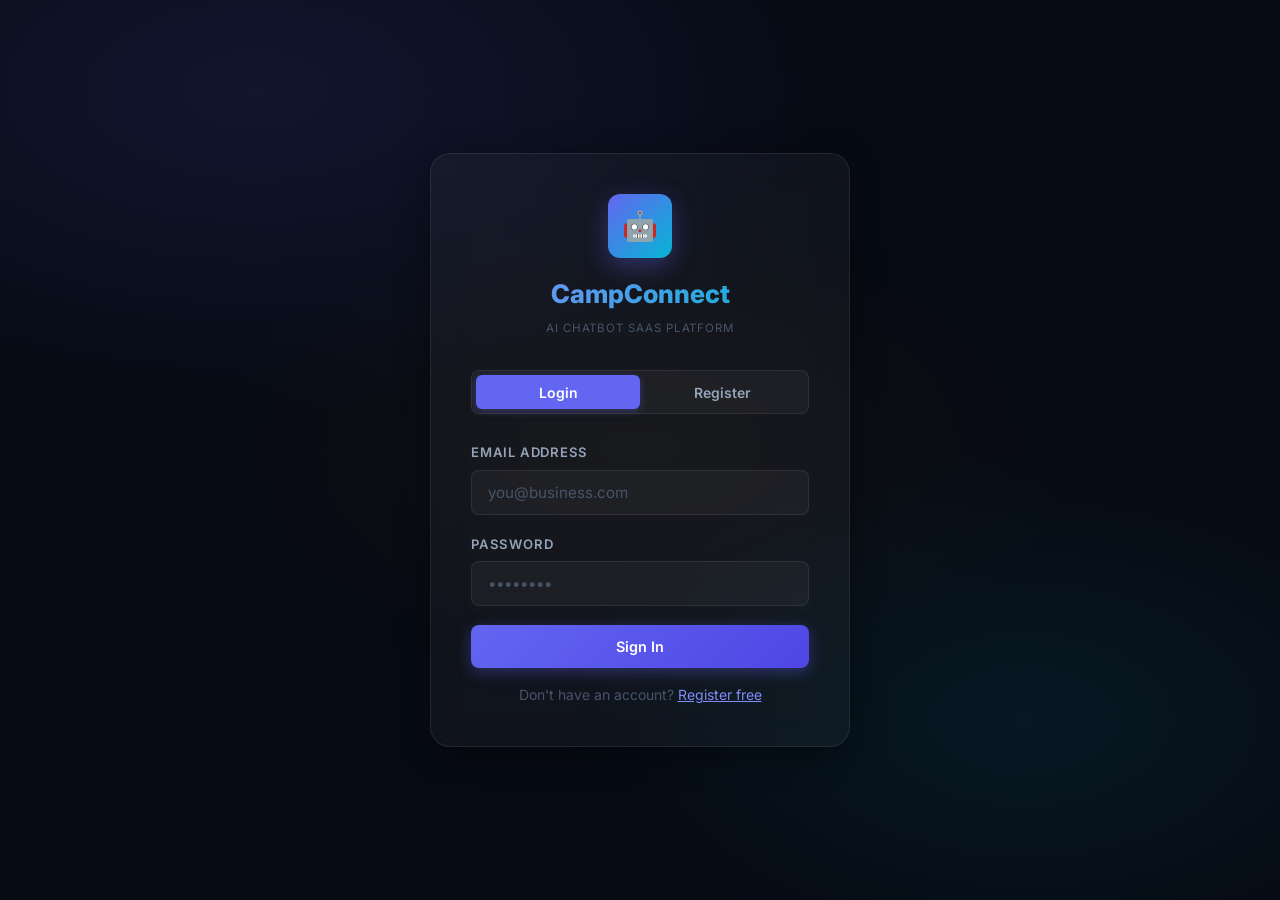
==== static/index.html @ 9b7a6166 "feat: add FastAPI app, frontend static files, authentication, database setup scripts, and update git" ====
<!DOCTYPE html>
<html lang="en">
<head>
  <meta charset="UTF-8" />
  <meta name="viewport" content="width=device-width, initial-scale=1.0" />
  <title>CampConnect — Login</title>
  <meta name="description" content="CampConnect SaaS — AI-powered RAG chatbot platform for your business documents." />
  <link rel="stylesheet" href="/static/css/style.css" />
</head>
<body>
  <div id="toast-container"></div>

  <div class="login-page">
    <div class="card login-card glass">

      <!-- Logo -->
      <div class="login-logo">
        <div class="login-logo-icon">🤖</div>
        <div class="logo-text" style="font-size:1.6rem;">CampConnect</div>
        <div class="logo-sub" style="margin-top:0.3rem;">AI Chatbot SaaS Platform</div>
      </div>

      <!-- Tab Switcher -->
      <div class="tab-switcher" role="tablist">
        <button class="tab-btn active" id="tab-login" onclick="switchTab('login')" role="tab">Login</button>
        <button class="tab-btn" id="tab-register" onclick="switchTab('register')" role="tab">Register</button>
      </div>

      <!-- Login Form -->
      <form id="login-form" onsubmit="handleLogin(event)">
        <div class="form-group">
          <label class="label" for="login-email">Email Address</label>
          <input class="input" type="email" id="login-email" placeholder="you@business.com" required />
        </div>
        <div class="form-group">
          <label class="label" for="login-password">Password</label>
          <input class="input" type="password" id="login-password" placeholder="••••••••" required />
        </div>
        <button class="btn btn-primary w-full" type="submit" id="login-btn" style="justify-content:center;padding:0.8rem;">
          <span id="login-btn-text">Sign In</span>
          <span class="spinner hidden" id="login-spinner"></span>
        </button>
        <p class="text-sm text-muted" style="text-align:center;margin-top:1rem;">
          Don't have an account? <a href="#" onclick="switchTab('register')" style="color:var(--primary-light);">Register free</a>
        </p>
      </form>

      <!-- Register Form -->
      <form id="register-form" class="hidden" onsubmit="handleRegister(event)">
        <div class="form-group">
          <label class="label" for="reg-business">Business Name</label>
          <input class="input" type="text" id="reg-business" placeholder="Acme Corp" required />
        </div>
        <div class="form-group">
          <label class="label" for="reg-email">Email Address</label>
          <input class="input" type="email" id="reg-email" placeholder="you@business.com" required />
        </div>
        <div class="form-group">
          <label class="label" for="reg-password">Password</label>
          <input class="input" type="password" id="reg-password" placeholder="Min 6 characters" minlength="6" required />
        </div>
        <button class="btn btn-primary w-full" type="submit" id="reg-btn" style="justify-content:center;padding:0.8rem;">
          <span id="reg-btn-text">Create Account</span>
          <span class="spinner hidden" id="reg-spinner"></span>
        </button>
        <p class="text-sm text-muted" style="text-align:center;margin-top:1rem;">
          Already have an account? <a href="#" onclick="switchTab('login')" style="color:var(--primary-light);">Sign in</a>
        </p>
      </form>

    </div>
  </div>

  <script>
    const API = '';

    // Redirect to dashboard if already logged in
    if (localStorage.getItem('cc_token')) {
      window.location.href = '/static/dashboard.html';
    }

    function switchTab(tab) {
      const isLogin = tab === 'login';
      document.getElementById('tab-login').classList.toggle('active', isLogin);
      document.getElementById('tab-register').classList.toggle('active', !isLogin);
      document.getElementById('login-form').classList.toggle('hidden', !isLogin);
      document.getElementById('register-form').classList.toggle('hidden', isLogin);
    }

    function showToast(msg, type = 'info') {
      const c = document.getElementById('toast-container');
      const t = document.createElement('div');
      t.className = `toast ${type}`;
      const icons = { success: '✅', error: '❌', info: 'ℹ️' };
      t.innerHTML = `<span>${icons[type]}</span><span>${msg}</span>`;
      c.appendChild(t);
      setTimeout(() => t.remove(), 4000);
    }

    async function handleLogin(e) {
      e.preventDefault();
      const btn = document.getElementById('login-btn');
      const spinner = document.getElementById('login-spinner');
      const text = document.getElementById('login-btn-text');
      btn.disabled = true; spinner.classList.remove('hidden'); text.textContent = 'Signing in…';

      try {
        const res = await fetch(`${API}/auth/login`, {
          method: 'POST',
          headers: { 'Content-Type': 'application/json' },
          body: JSON.stringify({
            email: document.getElementById('login-email').value,
            password: document.getElementById('login-password').value,
          }),
        });
        const data = await res.json();
        if (!res.ok) throw new Error(data.detail || 'Login failed');

        localStorage.setItem('cc_token', data.access_token);
        localStorage.setItem('cc_client_id', data.client_id);
        localStorage.setItem('cc_business', data.business_name);
        showToast(`Welcome back, ${data.business_name}!`, 'success');
        setTimeout(() => window.location.href = '/static/dashboard.html', 800);
      } catch (err) {
        showToast(err.message, 'error');
        btn.disabled = false; spinner.classList.add('hidden'); text.textContent = 'Sign In';
      }
    }

    async function handleRegister(e) {
      e.preventDefault();
      const btn = document.getElementById('reg-btn');
      const spinner = document.getElementById('reg-spinner');
      const text = document.getElementById('reg-btn-text');
      btn.disabled = true; spinner.classList.remove('hidden'); text.textContent = 'Creating…';

      try {
        const res = await fetch(`${API}/auth/register`, {
          method: 'POST',
          headers: { 'Content-Type': 'application/json' },
          body: JSON.stringify({
            business_name: document.getElementById('reg-business').value,
            email: document.getElementById('reg-email').value,
            password: document.getElementById('reg-password').value,
          }),
        });
        const data = await res.json();
        if (!res.ok) throw new Error(data.detail || 'Registration failed');
        showToast('Account created! Please sign in.', 'success');
        setTimeout(() => switchTab('login'), 1000);
      } catch (err) {
        showToast(err.message, 'error');
      } finally {
        btn.disabled = false; spinner.classList.add('hidden'); text.textContent = 'Create Account';
      }
    }
  </script>
</body>
</html>
---- static/css/style.css ----
/* ═══════════════════════════════════════════════════════════════
   CampConnect SaaS — Premium Dark Dashboard Styles
   Design: Deep navy + electric indigo + glassmorphism
   ═══════════════════════════════════════════════════════════════ */

@import url('https://fonts.googleapis.com/css2?family=Inter:wght@300;400;500;600;700;800&family=JetBrains+Mono:wght@400;500&display=swap');

/* ── CSS Variables ───────────────────────────────────────────── */
:root {
  --bg-base:       #070b14;
  --bg-surface:    #0d1424;
  --bg-elevated:   #111827;
  --glass-bg:      rgba(255, 255, 255, 0.04);
  --glass-border:  rgba(255, 255, 255, 0.08);
  --glass-hover:   rgba(255, 255, 255, 0.07);

  --primary:       #6366f1;
  --primary-light: #818cf8;
  --primary-glow:  rgba(99, 102, 241, 0.35);
  --secondary:     #06b6d4;
  --accent:        #f59e0b;
  --success:       #10b981;
  --danger:        #ef4444;

  --text-primary:  #f1f5f9;
  --text-secondary:#94a3b8;
  --text-muted:    #475569;

  --radius-sm:     8px;
  --radius-md:     12px;
  --radius-lg:     20px;
  --radius-xl:     28px;

  --shadow-glow:   0 0 40px rgba(99, 102, 241, 0.2);
  --shadow-card:   0 8px 32px rgba(0, 0, 0, 0.4);
  --transition:    all 0.25s cubic-bezier(0.4, 0, 0.2, 1);
}

/* ── Reset & Base ────────────────────────────────────────────── */
*, *::before, *::after { box-sizing: border-box; margin: 0; padding: 0; }

html { scroll-behavior: smooth; }

body {
  font-family: 'Inter', system-ui, sans-serif;
  background: var(--bg-base);
  color: var(--text-primary);
  min-height: 100vh;
  overflow-x: hidden;
  line-height: 1.6;
}

/* ── Animated background mesh ────────────────────────────────── */
body::before {
  content: '';
  position: fixed;
  inset: 0;
  background:
    radial-gradient(ellipse 80% 60% at 20% 10%,  rgba(99,102,241,0.12) 0%, transparent 60%),
    radial-gradient(ellipse 60% 50% at 80% 80%,  rgba(6,182,212,0.08)  0%, transparent 60%),
    radial-gradient(ellipse 50% 40% at 50% 50%,  rgba(245,158,11,0.04) 0%, transparent 70%);
  pointer-events: none;
  z-index: 0;
}

/* ── Glassmorphism Card ──────────────────────────────────────── */
.glass {
  background: var(--glass-bg);
  border: 1px solid var(--glass-border);
  backdrop-filter: blur(20px);
  -webkit-backdrop-filter: blur(20px);
  border-radius: var(--radius-lg);
  transition: var(--transition);
}

.glass:hover { border-color: rgba(99,102,241,0.25); }

.card {
  background: var(--glass-bg);
  border: 1px solid var(--glass-border);
  border-radius: var(--radius-lg);
  padding: 1.5rem;
  transition: var(--transition);
  box-shadow: var(--shadow-card);
}

.card:hover {
  border-color: rgba(99,102,241,0.3);
  transform: translateY(-2px);
  box-shadow: var(--shadow-card), var(--shadow-glow);
}

/* ── Buttons ─────────────────────────────────────────────────── */
.btn {
  display: inline-flex;
  align-items: center;
  gap: 0.5rem;
  padding: 0.65rem 1.4rem;
  border-radius: var(--radius-sm);
  font-family: inherit;
  font-size: 0.9rem;
  font-weight: 600;
  cursor: pointer;
  border: none;
  transition: var(--transition);
  text-decoration: none;
  white-space: nowrap;
}

.btn-primary {
  background: linear-gradient(135deg, var(--primary), #4f46e5);
  color: #fff;
  box-shadow: 0 4px 15px var(--primary-glow);
}
.btn-primary:hover {
  transform: translateY(-2px);
  box-shadow: 0 8px 25px var(--primary-glow);
  filter: brightness(1.1);
}

.btn-ghost {
  background: var(--glass-bg);
  border: 1px solid var(--glass-border);
  color: var(--text-secondary);
}
.btn-ghost:hover {
  background: var(--glass-hover);
  color: var(--text-primary);
  border-color: rgba(99,102,241,0.4);
}

.btn-danger {
  background: rgba(239,68,68,0.15);
  border: 1px solid rgba(239,68,68,0.3);
  color: #f87171;
}
.btn-danger:hover {
  background: rgba(239,68,68,0.25);
  transform: translateY(-1px);
}

.btn:disabled {
  opacity: 0.5;
  cursor: not-allowed;
  transform: none !important;
}

/* ── Form Inputs ─────────────────────────────────────────────── */
.input {
  width: 100%;
  background: rgba(255,255,255,0.04);
  border: 1px solid var(--glass-border);
  border-radius: var(--radius-sm);
  padding: 0.75rem 1rem;
  color: var(--text-primary);
  font-family: inherit;
  font-size: 0.95rem;
  transition: var(--transition);
  outline: none;
}
.input::placeholder { color: var(--text-muted); }
.input:focus {
  border-color: var(--primary);
  background: rgba(99,102,241,0.06);
  box-shadow: 0 0 0 3px rgba(99,102,241,0.15);
}

.label {
  display: block;
  font-size: 0.82rem;
  font-weight: 600;
  color: var(--text-secondary);
  margin-bottom: 0.4rem;
  text-transform: uppercase;
  letter-spacing: 0.06em;
}

.form-group { margin-bottom: 1.2rem; }

/* ── Badge / Pill ────────────────────────────────────────────── */
.badge {
  display: inline-flex;
  align-items: center;
  gap: 0.3rem;
  padding: 0.2rem 0.7rem;
  border-radius: 999px;
  font-size: 0.75rem;
  font-weight: 600;
}
.badge-success { background: rgba(16,185,129,0.15); color: #34d399; border: 1px solid rgba(16,185,129,0.25); }
.badge-primary { background: rgba(99,102,241,0.15); color: var(--primary-light); border: 1px solid rgba(99,102,241,0.25); }
.badge-warning { background: rgba(245,158,11,0.15); color: #fbbf24; border: 1px solid rgba(245,158,11,0.25); }

/* ── Stat Card ───────────────────────────────────────────────── */
.stat-card {
  display: flex;
  align-items: center;
  gap: 1rem;
  padding: 1.4rem 1.6rem;
}

.stat-icon {
  width: 52px;
  height: 52px;
  border-radius: var(--radius-md);
  display: flex;
  align-items: center;
  justify-content: center;
  font-size: 1.5rem;
  flex-shrink: 0;
}

.stat-icon.indigo  { background: rgba(99,102,241,0.15); }
.stat-icon.cyan    { background: rgba(6,182,212,0.15); }
.stat-icon.amber   { background: rgba(245,158,11,0.15); }
.stat-icon.emerald { background: rgba(16,185,129,0.15); }

.stat-value {
  font-size: 1.9rem;
  font-weight: 800;
  line-height: 1;
  color: var(--text-primary);
}

.stat-label {
  font-size: 0.82rem;
  color: var(--text-secondary);
  margin-top: 0.2rem;
}

/* ── Sidebar ─────────────────────────────────────────────────── */
.sidebar {
  width: 260px;
  height: 100vh;
  position: fixed;
  top: 0;
  left: 0;
  background: rgba(13,20,36,0.9);
  border-right: 1px solid var(--glass-border);
  backdrop-filter: blur(24px);
  display: flex;
  flex-direction: column;
  z-index: 100;
}

.sidebar-logo {
  padding: 1.6rem 1.4rem 1.2rem;
  border-bottom: 1px solid var(--glass-border);
}

.logo-text {
  font-size: 1.3rem;
  font-weight: 800;
  background: linear-gradient(135deg, var(--primary-light), var(--secondary));
  -webkit-background-clip: text;
  -webkit-text-fill-color: transparent;
  background-clip: text;
}

.logo-sub {
  font-size: 0.72rem;
  color: var(--text-muted);
  margin-top: 0.1rem;
  letter-spacing: 0.08em;
  text-transform: uppercase;
}

.sidebar-nav {
  flex: 1;
  padding: 1rem 0.75rem;
  overflow-y: auto;
}

.nav-item {
  display: flex;
  align-items: center;
  gap: 0.75rem;
  padding: 0.7rem 0.9rem;
  border-radius: var(--radius-sm);
  color: var(--text-secondary);
  font-size: 0.9rem;
  font-weight: 500;
  cursor: pointer;
  transition: var(--transition);
  margin-bottom: 0.15rem;
  border: 1px solid transparent;
  text-decoration: none;
}

.nav-item:hover {
  background: var(--glass-hover);
  color: var(--text-primary);
}

.nav-item.active {
  background: rgba(99,102,241,0.15);
  color: var(--primary-light);
  border-color: rgba(99,102,241,0.25);
}

.nav-icon { font-size: 1.1rem; width: 20px; text-align: center; }

.sidebar-footer {
  padding: 1rem 0.75rem;
  border-top: 1px solid var(--glass-border);
}

/* ── Main Content Area ───────────────────────────────────────── */
.main-content {
  margin-left: 260px;
  min-height: 100vh;
  padding: 2rem;
  position: relative;
  z-index: 1;
}

.page-header {
  margin-bottom: 2rem;
}

.page-title {
  font-size: 1.7rem;
  font-weight: 800;
  color: var(--text-primary);
}

.page-subtitle {
  color: var(--text-secondary);
  font-size: 0.9rem;
  margin-top: 0.3rem;
}

/* ── Grid Layouts ────────────────────────────────────────────── */
.stats-grid {
  display: grid;
  grid-template-columns: repeat(auto-fit, minmax(220px, 1fr));
  gap: 1rem;
  margin-bottom: 2rem;
}

.content-grid {
  display: grid;
  grid-template-columns: 1fr 1fr;
  gap: 1.5rem;
}

@media (max-width: 900px) { .content-grid { grid-template-columns: 1fr; } }

/* ── Upload Zone ─────────────────────────────────────────────── */
.upload-zone {
  border: 2px dashed var(--glass-border);
  border-radius: var(--radius-md);
  padding: 2.5rem 1.5rem;
  text-align: center;
  cursor: pointer;
  transition: var(--transition);
  background: rgba(99,102,241,0.03);
  position: relative;
}

.upload-zone:hover,
.upload-zone.drag-over {
  border-color: var(--primary);
  background: rgba(99,102,241,0.08);
}

.upload-zone input[type="file"] {
  position: absolute;
  inset: 0;
  opacity: 0;
  cursor: pointer;
  width: 100%;
  height: 100%;
}

.upload-icon { font-size: 2.5rem; margin-bottom: 0.75rem; }
.upload-text { color: var(--text-secondary); font-size: 0.9rem; }
.upload-text strong { color: var(--primary-light); }

/* ── Progress Bar ────────────────────────────────────────────── */
.progress-bar {
  height: 4px;
  background: var(--glass-bg);
  border-radius: 999px;
  overflow: hidden;
  margin-top: 0.75rem;
}

.progress-fill {
  height: 100%;
  background: linear-gradient(90deg, var(--primary), var(--secondary));
  border-radius: 999px;
  transition: width 0.4s ease;
  width: 0%;
}

/* ── Chat Widget ─────────────────────────────────────────────── */
.chat-container {
  display: flex;
  flex-direction: column;
  height: 420px;
}

.chat-messages {
  flex: 1;
  overflow-y: auto;
  padding: 1rem;
  display: flex;
  flex-direction: column;
  gap: 0.75rem;
  scrollbar-width: thin;
  scrollbar-color: var(--glass-border) transparent;
}

.chat-bubble {
  max-width: 85%;
  padding: 0.75rem 1rem;
  border-radius: var(--radius-md);
  font-size: 0.875rem;
  line-height: 1.5;
  animation: bubbleIn 0.2s ease;
}

@keyframes bubbleIn {
  from { opacity: 0; transform: translateY(8px); }
  to   { opacity: 1; transform: translateY(0); }
}

.chat-bubble.user {
  background: linear-gradient(135deg, var(--primary), #4f46e5);
  color: #fff;
  align-self: flex-end;
  border-bottom-right-radius: 4px;
}

.chat-bubble.bot {
  background: var(--glass-bg);
  border: 1px solid var(--glass-border);
  color: var(--text-primary);
  align-self: flex-start;
  border-bottom-left-radius: 4px;
}

.chat-bubble.bot .source-tag {
  display: block;
  margin-top: 0.4rem;
  font-size: 0.72rem;
  color: var(--text-muted);
  font-family: 'JetBrains Mono', monospace;
}

.chat-input-row {
  display: flex;
  gap: 0.6rem;
  padding: 0.75rem;
  border-top: 1px solid var(--glass-border);
}

.chat-input-row .input { margin-bottom: 0; }

/* ── Document List ───────────────────────────────────────────── */
.doc-item {
  display: flex;
  align-items: center;
  gap: 0.75rem;
  padding: 0.75rem;
  border-radius: var(--radius-sm);
  background: rgba(255,255,255,0.03);
  border: 1px solid var(--glass-border);
  transition: var(--transition);
  margin-bottom: 0.5rem;
}
.doc-item:hover { background: var(--glass-hover); border-color: rgba(99,102,241,0.2); }
.doc-icon { font-size: 1.4rem; }
.doc-name { font-size: 0.875rem; font-weight: 500; color: var(--text-primary); flex: 1; word-break: break-all; }
.doc-meta { font-size: 0.75rem; color: var(--text-muted); margin-top: 0.1rem; }

/* ── Spinner / Loading ───────────────────────────────────────── */
.spinner {
  width: 18px;
  height: 18px;
  border: 2px solid rgba(255,255,255,0.2);
  border-top-color: #fff;
  border-radius: 50%;
  animation: spin 0.7s linear infinite;
  display: inline-block;
}

@keyframes spin { to { transform: rotate(360deg); } }

/* ── Typing dots (bot thinking) ──────────────────────────────── */
.typing-dots span {
  display: inline-block;
  width: 6px;
  height: 6px;
  border-radius: 50%;
  background: var(--text-muted);
  margin: 0 2px;
  animation: dotBounce 1.2s infinite;
}
.typing-dots span:nth-child(2) { animation-delay: 0.2s; }
.typing-dots span:nth-child(3) { animation-delay: 0.4s; }

@keyframes dotBounce {
  0%, 80%, 100% { transform: translateY(0); }
  40%           { transform: translateY(-6px); }
}

/* ── Toast Notifications ─────────────────────────────────────── */
#toast-container {
  position: fixed;
  bottom: 1.5rem;
  right: 1.5rem;
  z-index: 9999;
  display: flex;
  flex-direction: column;
  gap: 0.5rem;
}

.toast {
  padding: 0.85rem 1.2rem;
  border-radius: var(--radius-sm);
  font-size: 0.875rem;
  font-weight: 500;
  backdrop-filter: blur(20px);
  animation: toastIn 0.3s ease;
  min-width: 260px;
  display: flex;
  align-items: center;
  gap: 0.6rem;
  box-shadow: var(--shadow-card);
}

.toast.success { background: rgba(16,185,129,0.85); color: #fff; border: 1px solid rgba(16,185,129,0.5); }
.toast.error   { background: rgba(239,68,68,0.85);  color: #fff; border: 1px solid rgba(239,68,68,0.5); }
.toast.info    { background: rgba(99,102,241,0.85); color: #fff; border: 1px solid rgba(99,102,241,0.5); }

@keyframes toastIn {
  from { opacity: 0; transform: translateX(20px); }
  to   { opacity: 1; transform: translateX(0); }
}

/* ── Divider ─────────────────────────────────────────────────── */
.divider {
  height: 1px;
  background: var(--glass-border);
  margin: 1.25rem 0;
}

/* ── Section Title ───────────────────────────────────────────── */
.section-title {
  font-size: 0.82rem;
  font-weight: 700;
  text-transform: uppercase;
  letter-spacing: 0.08em;
  color: var(--text-muted);
  margin-bottom: 1rem;
  display: flex;
  align-items: center;
  gap: 0.5rem;
}

.section-title::after {
  content: '';
  flex: 1;
  height: 1px;
  background: var(--glass-border);
}

/* ── Login Page ──────────────────────────────────────────────── */
.login-page {
  min-height: 100vh;
  display: flex;
  align-items: center;
  justify-content: center;
  padding: 2rem;
}

.login-card {
  width: 100%;
  max-width: 420px;
  padding: 2.5rem;
}

.login-logo { text-align: center; margin-bottom: 2rem; }
.login-logo-icon {
  width: 64px;
  height: 64px;
  background: linear-gradient(135deg, var(--primary), var(--secondary));
  border-radius: var(--radius-md);
  display: flex;
  align-items: center;
  justify-content: center;
  font-size: 1.8rem;
  margin: 0 auto 1rem;
  box-shadow: 0 8px 25px var(--primary-glow);
}

.tab-switcher {
  display: flex;
  background: rgba(255,255,255,0.04);
  border: 1px solid var(--glass-border);
  border-radius: var(--radius-sm);
  padding: 4px;
  margin-bottom: 1.75rem;
}

.tab-btn {
  flex: 1;
  padding: 0.55rem;
  border: none;
  background: transparent;
  color: var(--text-secondary);
  font-family: inherit;
  font-size: 0.875rem;
  font-weight: 600;
  border-radius: 6px;
  cursor: pointer;
  transition: var(--transition);
}

.tab-btn.active {
  background: var(--primary);
  color: #fff;
  box-shadow: 0 2px 8px var(--primary-glow);
}

/* ── Scrollbar ───────────────────────────────────────────────── */
::-webkit-scrollbar { width: 6px; }
::-webkit-scrollbar-track { background: transparent; }
::-webkit-scrollbar-thumb { background: var(--glass-border); border-radius: 99px; }
::-webkit-scrollbar-thumb:hover { background: var(--text-muted); }

/* ── Utility ─────────────────────────────────────────────────── */
.hidden   { display: none !important; }
.flex     { display: flex; }
.items-center { align-items: center; }
.justify-between { justify-content: space-between; }
.gap-2    { gap: 0.5rem; }
.gap-3    { gap: 0.75rem; }
.mt-1     { margin-top: 0.25rem; }
.mt-3     { margin-top: 0.75rem; }
.mt-4     { margin-top: 1rem; }
.mb-4     { margin-bottom: 1rem; }
.w-full   { width: 100%; }
.text-sm  { font-size: 0.875rem; }
.text-xs  { font-size: 0.75rem; }
.text-muted { color: var(--text-muted); }
.text-secondary { color: var(--text-secondary); }
.font-bold { font-weight: 700; }
.truncate { overflow: hidden; text-overflow: ellipsis; white-space: nowrap; }
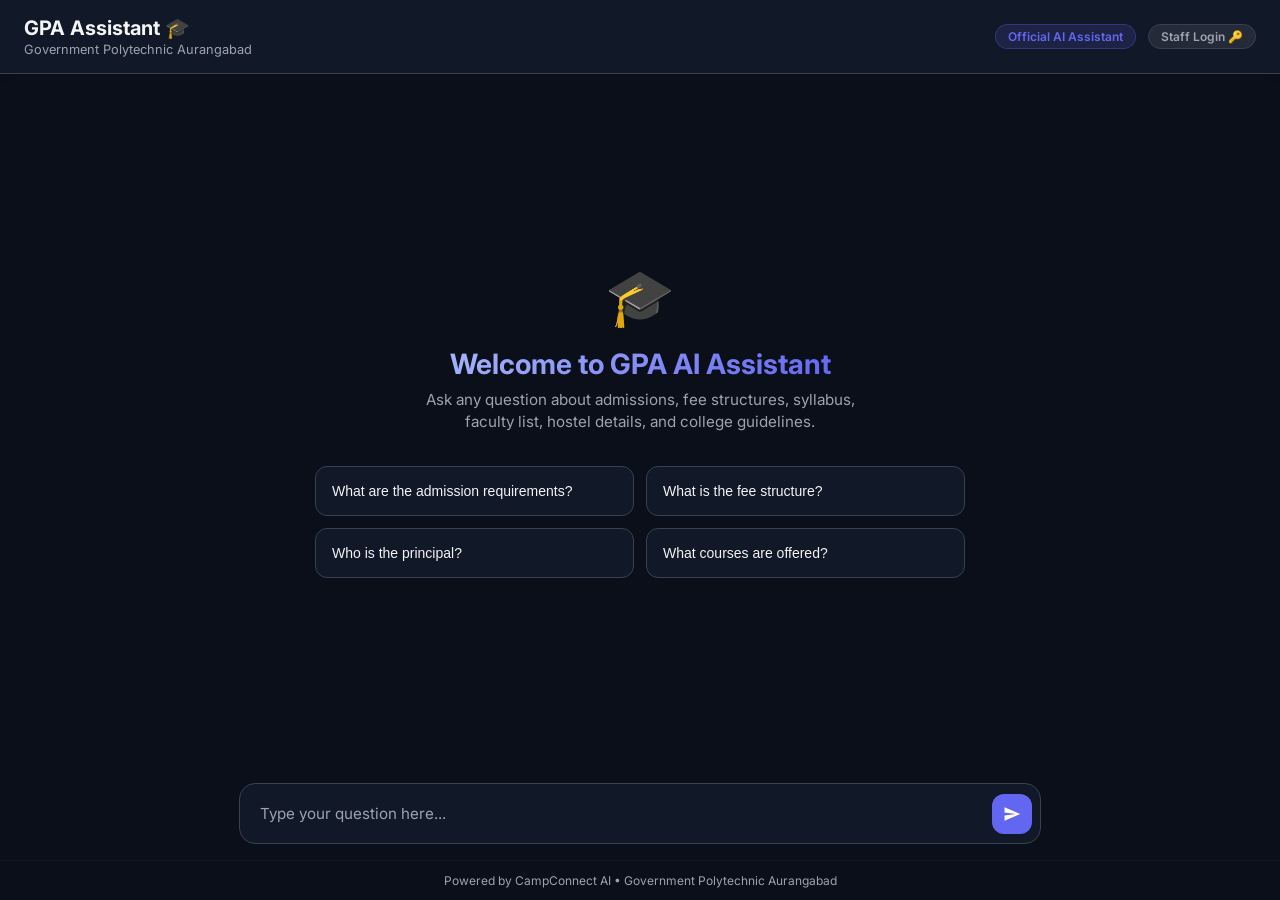
==== commit 74150f47: "Redirect landing page to student assistant chat page, add staff login button, support SQLite fallbac" ====
--- a/static/index.html
+++ b/static/index.html
@@ -1,159 +1,13 @@
 <!DOCTYPE html>
-<html lang="en">
+<html>
 <head>
-  <meta charset="UTF-8" />
-  <meta name="viewport" content="width=device-width, initial-scale=1.0" />
-  <title>CampConnect — Login</title>
-  <meta name="description" content="CampConnect SaaS — AI-powered RAG chatbot platform for your business documents." />
-  <link rel="stylesheet" href="/static/css/style.css" />
+    <meta http-equiv="refresh" content="0; url=/static/student.html" />
+    <script type="text/javascript">
+        window.location.href = "/static/student.html"
+    </script>
+    <title>Page Redirection</title>
 </head>
 <body>
-  <div id="toast-container"></div>
-
-  <div class="login-page">
-    <div class="card login-card glass">
-
-      <!-- Logo -->
-      <div class="login-logo">
-        <div class="login-logo-icon">🤖</div>
-        <div class="logo-text" style="font-size:1.6rem;">CampConnect</div>
-        <div class="logo-sub" style="margin-top:0.3rem;">AI Chatbot SaaS Platform</div>
-      </div>
-
-      <!-- Tab Switcher -->
-      <div class="tab-switcher" role="tablist">
-        <button class="tab-btn active" id="tab-login" onclick="switchTab('login')" role="tab">Login</button>
-        <button class="tab-btn" id="tab-register" onclick="switchTab('register')" role="tab">Register</button>
-      </div>
-
-      <!-- Login Form -->
-      <form id="login-form" onsubmit="handleLogin(event)">
-        <div class="form-group">
-          <label class="label" for="login-email">Email Address</label>
-          <input class="input" type="email" id="login-email" placeholder="you@business.com" required />
-        </div>
-        <div class="form-group">
-          <label class="label" for="login-password">Password</label>
-          <input class="input" type="password" id="login-password" placeholder="••••••••" required />
-        </div>
-        <button class="btn btn-primary w-full" type="submit" id="login-btn" style="justify-content:center;padding:0.8rem;">
-          <span id="login-btn-text">Sign In</span>
-          <span class="spinner hidden" id="login-spinner"></span>
-        </button>
-        <p class="text-sm text-muted" style="text-align:center;margin-top:1rem;">
-          Don't have an account? <a href="#" onclick="switchTab('register')" style="color:var(--primary-light);">Register free</a>
-        </p>
-      </form>
-
-      <!-- Register Form -->
-      <form id="register-form" class="hidden" onsubmit="handleRegister(event)">
-        <div class="form-group">
-          <label class="label" for="reg-business">Business Name</label>
-          <input class="input" type="text" id="reg-business" placeholder="Acme Corp" required />
-        </div>
-        <div class="form-group">
-          <label class="label" for="reg-email">Email Address</label>
-          <input class="input" type="email" id="reg-email" placeholder="you@business.com" required />
-        </div>
-        <div class="form-group">
-          <label class="label" for="reg-password">Password</label>
-          <input class="input" type="password" id="reg-password" placeholder="Min 6 characters" minlength="6" required />
-        </div>
-        <button class="btn btn-primary w-full" type="submit" id="reg-btn" style="justify-content:center;padding:0.8rem;">
-          <span id="reg-btn-text">Create Account</span>
-          <span class="spinner hidden" id="reg-spinner"></span>
-        </button>
-        <p class="text-sm text-muted" style="text-align:center;margin-top:1rem;">
-          Already have an account? <a href="#" onclick="switchTab('login')" style="color:var(--primary-light);">Sign in</a>
-        </p>
-      </form>
-
-    </div>
-  </div>
-
-  <script>
-    const API = '';
-
-    // Redirect to dashboard if already logged in
-    if (localStorage.getItem('cc_token')) {
-      window.location.href = '/static/dashboard.html';
-    }
-
-    function switchTab(tab) {
-      const isLogin = tab === 'login';
-      document.getElementById('tab-login').classList.toggle('active', isLogin);
-      document.getElementById('tab-register').classList.toggle('active', !isLogin);
-      document.getElementById('login-form').classList.toggle('hidden', !isLogin);
-      document.getElementById('register-form').classList.toggle('hidden', isLogin);
-    }
-
-    function showToast(msg, type = 'info') {
-      const c = document.getElementById('toast-container');
-      const t = document.createElement('div');
-      t.className = `toast ${type}`;
-      const icons = { success: '✅', error: '❌', info: 'ℹ️' };
-      t.innerHTML = `<span>${icons[type]}</span><span>${msg}</span>`;
-      c.appendChild(t);
-      setTimeout(() => t.remove(), 4000);
-    }
-
-    async function handleLogin(e) {
-      e.preventDefault();
-      const btn = document.getElementById('login-btn');
-      const spinner = document.getElementById('login-spinner');
-      const text = document.getElementById('login-btn-text');
-      btn.disabled = true; spinner.classList.remove('hidden'); text.textContent = 'Signing in…';
-
-      try {
-        const res = await fetch(`${API}/auth/login`, {
-          method: 'POST',
-          headers: { 'Content-Type': 'application/json' },
-          body: JSON.stringify({
-            email: document.getElementById('login-email').value,
-            password: document.getElementById('login-password').value,
-          }),
-        });
-        const data = await res.json();
-        if (!res.ok) throw new Error(data.detail || 'Login failed');
-
-        localStorage.setItem('cc_token', data.access_token);
-        localStorage.setItem('cc_client_id', data.client_id);
-        localStorage.setItem('cc_business', data.business_name);
-        showToast(`Welcome back, ${data.business_name}!`, 'success');
-        setTimeout(() => window.location.href = '/static/dashboard.html', 800);
-      } catch (err) {
-        showToast(err.message, 'error');
-        btn.disabled = false; spinner.classList.add('hidden'); text.textContent = 'Sign In';
-      }
-    }
-
-    async function handleRegister(e) {
-      e.preventDefault();
-      const btn = document.getElementById('reg-btn');
-      const spinner = document.getElementById('reg-spinner');
-      const text = document.getElementById('reg-btn-text');
-      btn.disabled = true; spinner.classList.remove('hidden'); text.textContent = 'Creating…';
-
-      try {
-        const res = await fetch(`${API}/auth/register`, {
-          method: 'POST',
-          headers: { 'Content-Type': 'application/json' },
-          body: JSON.stringify({
-            business_name: document.getElementById('reg-business').value,
-            email: document.getElementById('reg-email').value,
-            password: document.getElementById('reg-password').value,
-          }),
-        });
-        const data = await res.json();
-        if (!res.ok) throw new Error(data.detail || 'Registration failed');
-        showToast('Account created! Please sign in.', 'success');
-        setTimeout(() => switchTab('login'), 1000);
-      } catch (err) {
-        showToast(err.message, 'error');
-      } finally {
-        btn.disabled = false; spinner.classList.add('hidden'); text.textContent = 'Create Account';
-      }
-    }
-  </script>
+    If you are not redirected automatically, follow this <a href='/static/student.html'>link to student assistant</a>.
 </body>
 </html>
